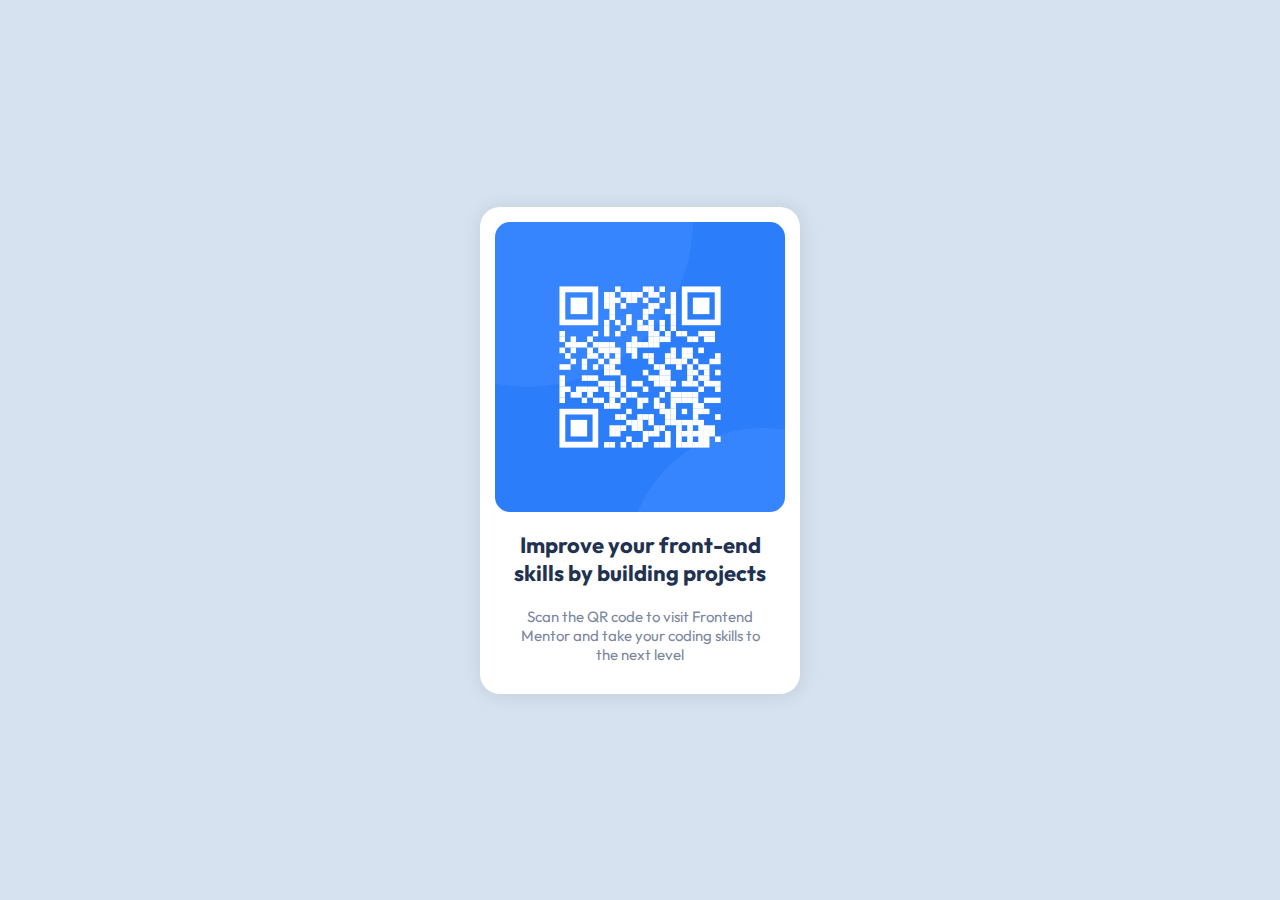
==== index.html @ de7cab4c "Rename Project.html to index.html" ====
<!DOCTYPE html>
<html lang="en">
<head>
    <meta charset="UTF-8">
    <meta name="viewport" content="width=device-width, initial-scale=1.0">
    <link rel="icon" type="image/png" sizes="32x32" href="./images/favicon-32x32.png">
    <title>Frontend Mentor | QR code component</title>
    <link rel="stylesheet" type="text/css" href="/style.css">
</head>
<body>
    <div class="box">
        <img src="/images/image-qr-code.png" alt="A QR code image">
        <div class="box-inner-text">
            <h1>Improve your front-end skills by building projects</h1>
            <p>Scan the QR code to visit Frontend Mentor and take your coding skills to the next level</p>
        </div>
    </div>
</body>
</html>
---- style.css ----
@import url('https://fonts.googleapis.com/css2?family=Outfit:wght@400;700&display=swap');

* {
    margin: 0;
    padding: 0;
    box-sizing: border-box;
    text-decoration: none;
    --White: hsl(0, 0%, 100%);
    --Light-gray: hsl(212, 45%, 89%);
    --Grayish-blue: hsl(220, 15%, 55%);
    --Dark-blue: hsl(218, 44%, 22%)
}

body {
    margin: 0;
    display: flex;
    height: 100vh;
    align-items: center;
    justify-content: center;
    background: var(--Light-gray);
    font-family: 'Outfit';
    text-align: center;
}

h1 {
    font-size: 22px;
    font-weight: 700;
    color: var(--Dark-blue);
}

p {
    font-size: 15px;
    font-weight: 400;
    color: var(--Grayish-blue);
}

.box {
    width: 320px;
    padding: 15px;
    background-color: var(--White);
    border-radius: 20px;
    align-items: center;
    justify-items: center;
    box-shadow: rgb(0, 0, 0, 0.10) 1px 1px 20px;
}

.box img {
    width: 100%;
    border-radius: 15px;
}

div.box-inner-text {
    display: flex;
    flex-direction: column;
    gap: 20px;
    padding: 15px;
}
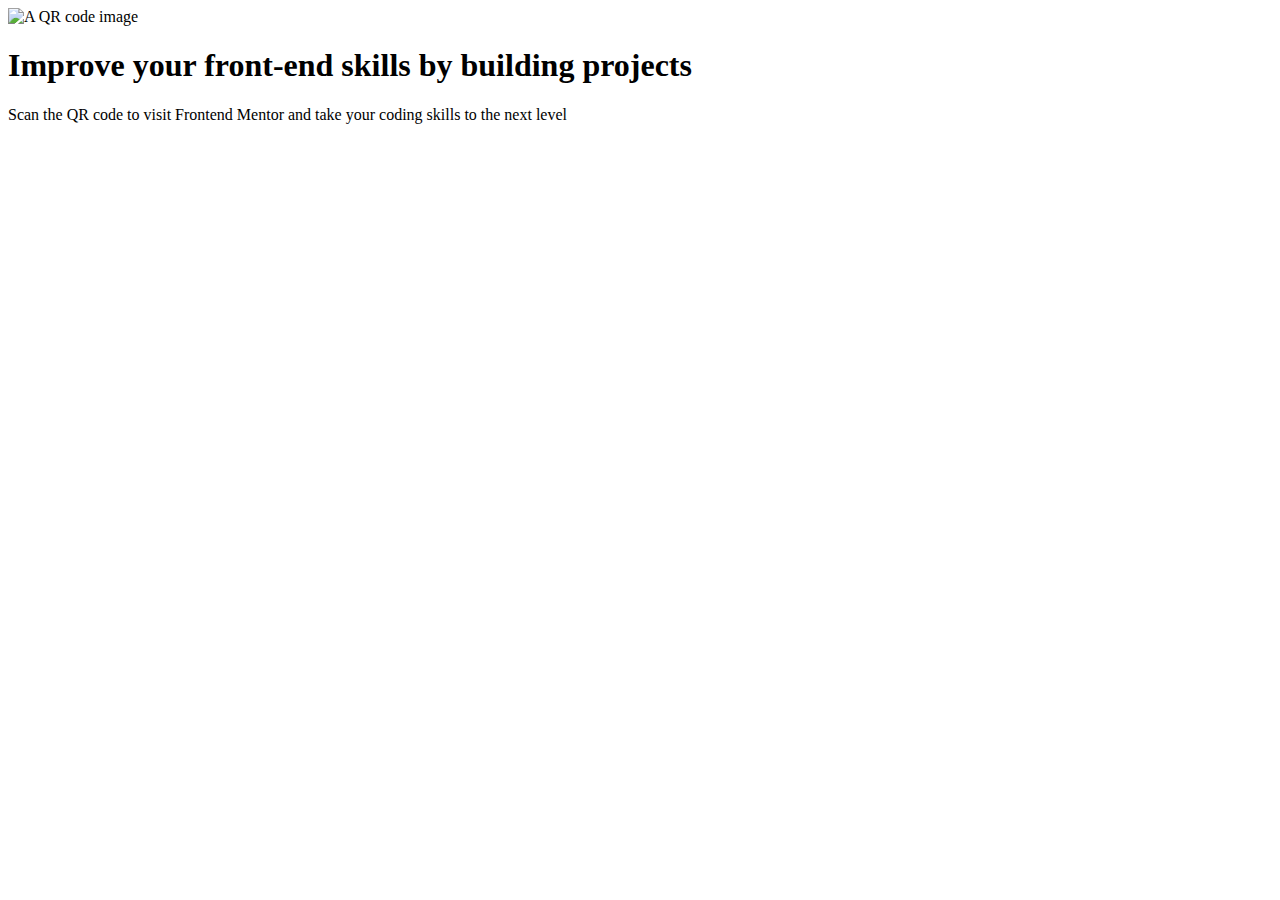
==== commit f9c6fbd6: "Update index.html" ====
--- a/index.html
+++ b/index.html
@@ -5,11 +5,11 @@
     <meta name="viewport" content="width=device-width, initial-scale=1.0">
     <link rel="icon" type="image/png" sizes="32x32" href="./images/favicon-32x32.png">
     <title>Frontend Mentor | QR code component</title>
-    <link rel="stylesheet" type="text/css" href="/style.css">
+    <link rel="stylesheet" type="text/css" href="https://ericmmk.github.io/style.css">
 </head>
 <body>
     <div class="box">
-        <img src="/images/image-qr-code.png" alt="A QR code image">
+        <img src="https://ericmmk.github.io/images/image-qr-code.png" alt="A QR code image">
         <div class="box-inner-text">
             <h1>Improve your front-end skills by building projects</h1>
             <p>Scan the QR code to visit Frontend Mentor and take your coding skills to the next level</p>
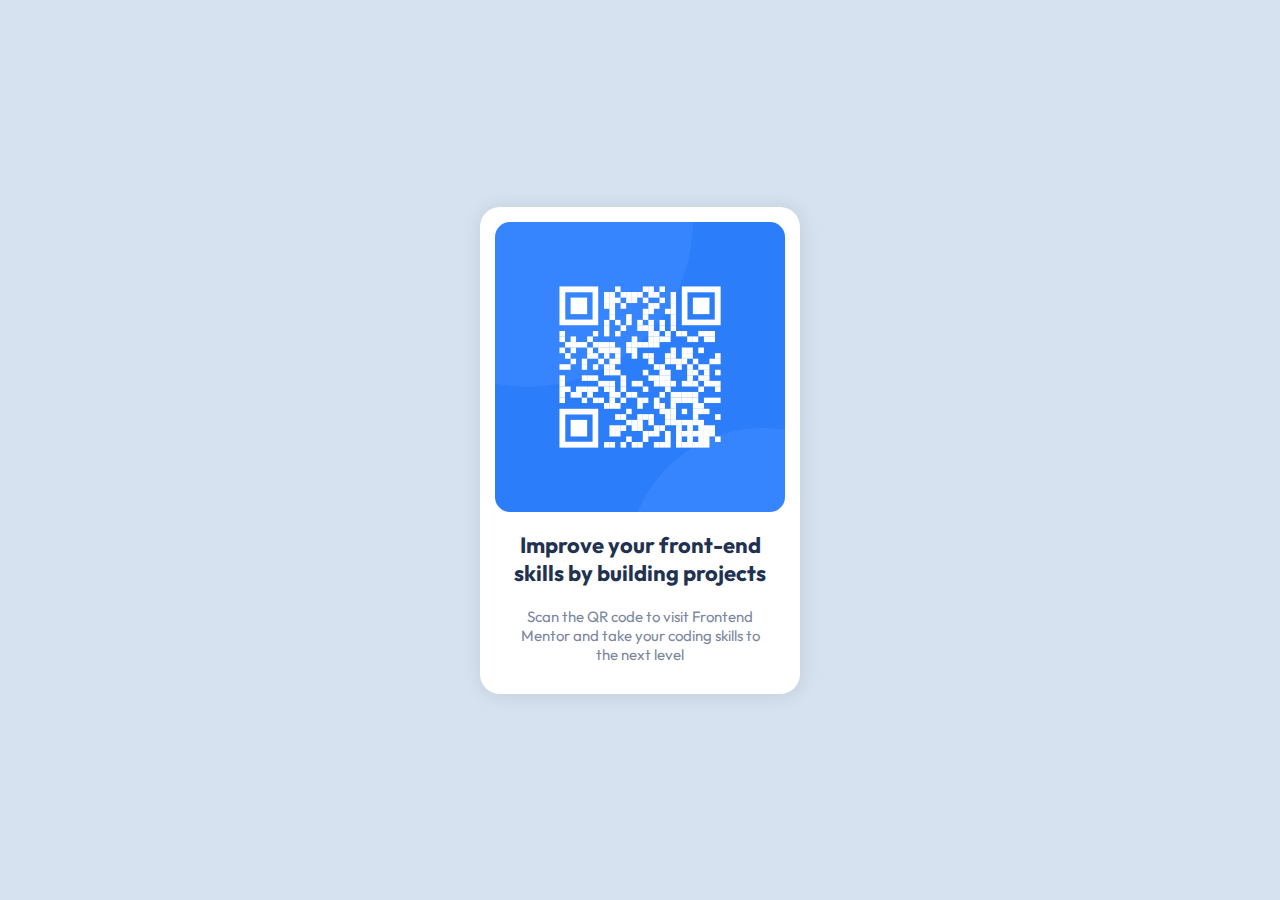
==== commit 246d6ba8: "Update index.html" ====
--- a/index.html
+++ b/index.html
@@ -5,11 +5,11 @@
     <meta name="viewport" content="width=device-width, initial-scale=1.0">
     <link rel="icon" type="image/png" sizes="32x32" href="./images/favicon-32x32.png">
     <title>Frontend Mentor | QR code component</title>
-    <link rel="stylesheet" type="text/css" href="https://ericmmk.github.io/style.css">
+    <link rel="stylesheet" type="text/css" href="./style.css">
 </head>
 <body>
     <div class="box">
-        <img src="https://ericmmk.github.io/images/image-qr-code.png" alt="A QR code image">
+        <img src="./images/image-qr-code.png" alt="A QR code image">
         <div class="box-inner-text">
             <h1>Improve your front-end skills by building projects</h1>
             <p>Scan the QR code to visit Frontend Mentor and take your coding skills to the next level</p>
--- a/style.css
+++ b/style.css
@@ -0,0 +1,57 @@
+@import url('https://fonts.googleapis.com/css2?family=Outfit:wght@400;700&display=swap');
+
+* {
+    margin: 0;
+    padding: 0;
+    box-sizing: border-box;
+    text-decoration: none;
+    --White: hsl(0, 0%, 100%);
+    --Light-gray: hsl(212, 45%, 89%);
+    --Grayish-blue: hsl(220, 15%, 55%);
+    --Dark-blue: hsl(218, 44%, 22%)
+}
+
+body {
+    margin: 0;
+    display: flex;
+    height: 100vh;
+    align-items: center;
+    justify-content: center;
+    background: var(--Light-gray);
+    font-family: 'Outfit';
+    text-align: center;
+}
+
+h1 {
+    font-size: 22px;
+    font-weight: 700;
+    color: var(--Dark-blue);
+}
+
+p {
+    font-size: 15px;
+    font-weight: 400;
+    color: var(--Grayish-blue);
+}
+
+.box {
+    width: 320px;
+    padding: 15px;
+    background-color: var(--White);
+    border-radius: 20px;
+    align-items: center;
+    justify-items: center;
+    box-shadow: rgb(0, 0, 0, 0.10) 1px 1px 20px;
+}
+
+.box img {
+    width: 100%;
+    border-radius: 15px;
+}
+
+div.box-inner-text {
+    display: flex;
+    flex-direction: column;
+    gap: 20px;
+    padding: 15px;
+}